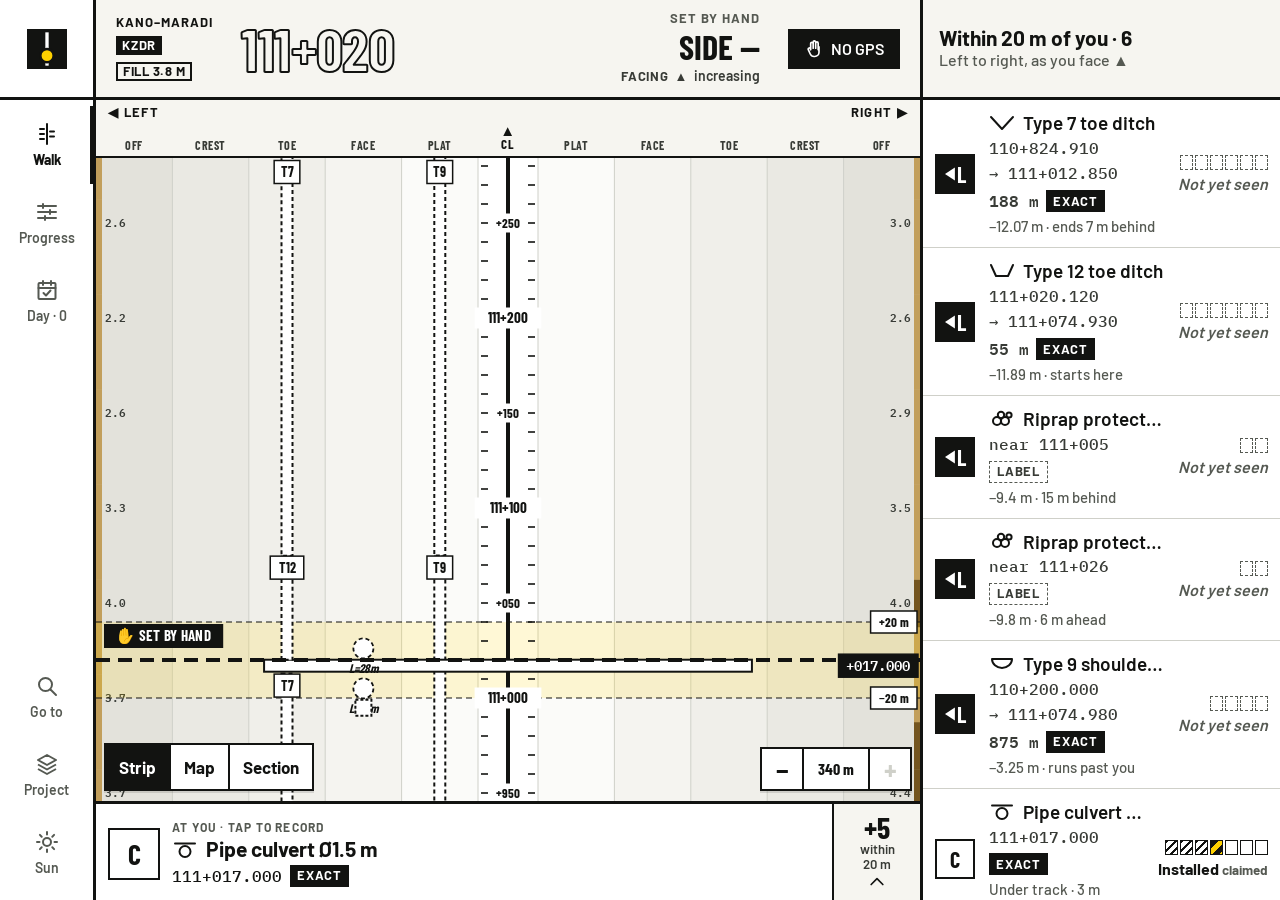
==== index.html @ bfe72ecd "Stations and yards on the strip and the map, like bridges (Phase 5b) Twelve stations (Dawanau to Jib" ====
<!DOCTYPE html>
<html lang="en">
<head>
  <meta charset="UTF-8">
  <meta name="viewport" content="width=device-width, initial-scale=1.0, viewport-fit=cover, user-scalable=no">
  <title>Drainage Inspector</title>
  <meta name="description" content="Kano–Maradi–Dutse railway drainage inspector: walk the line, record what is built.">
  <meta name="theme-color" content="#F6F5F0">
  <meta name="apple-mobile-web-app-capable" content="yes">
  <meta name="mobile-web-app-capable" content="yes">
  <link rel="manifest" href="manifest.json">
  <link rel="icon" href="data:image/svg+xml,<svg xmlns='http://www.w3.org/2000/svg' viewBox='0 0 24 24'><rect width='24' height='24' fill='%23121311'/><rect x='11' y='2' width='2' height='20' fill='%23fff'/><circle cx='12' cy='16' r='4' fill='%23FFD100' stroke='%23121311' stroke-width='1.5'/></svg>">
  <link rel="stylesheet" href="fonts.css">
  <link rel="stylesheet" href="lib/leaflet.css">
  <link rel="stylesheet" href="ui/app.css?v=20261112_1">
  <link rel="stylesheet" href="ui/desk.css?v=20260929_2">
  <script>
    // Pick the layout before first paint: phone, desk (rail + docked panel) or wide (strip beside the section).
    (function () { var w = window.innerWidth, c = document.documentElement.classList; if (w >= 960) c.add('desk'); if (w >= 1360) c.add('wide'); })();
  </script>
</head>
<body>
  <div id="app">
    <section class="screen" id="scr-walk">
      <header class="pos" id="posHead"></header>
      <!-- desk: the second pane (section or map beside the strip) and the docked list -->
      <div class="pane2 desk-only" id="pane2">
        <div class="pane2-h" id="pane2Head"><div class="seg2"><button data-act="pane" data-v="section">Section</button><button data-act="pane" data-v="map">Map</button></div></div>
        <div class="pane2-b" id="pane2Body"></div>
      </div>
      <aside class="dock desk-only" id="side"></aside>
      <div class="lanes-head" id="laneHead"></div>
      <div class="lanes-head hidden" id="cutHead" style="display:flex;justify-content:space-between;gap:8px;padding:14px 12px;font:700 13px/1 var(--f-sans);letter-spacing:0.06em;white-space:nowrap"></div>
      <div class="viewport" id="vp">
        <div id="stripHost" style="position:absolute;inset:0"></div>
        <div id="mapHost" class="hidden" style="position:absolute;inset:0"></div>
        <div id="cutHost" class="hidden scroll" style="position:absolute;inset:0;touch-action:pan-y"></div>
        <div class="seg3">
          <button data-act="mode" data-mode="strip">Strip</button>
          <button data-act="mode" data-mode="map">Map</button>
          <button data-act="mode" data-mode="section">Section</button>
        </div>
        <button class="recentre hidden" id="recentre" data-act="recentre">Back to me</button>
        <div class="zoom" id="zoomCtl" role="group" aria-label="Strip scale">
          <button data-act="zoom" data-d="1" aria-label="Zoom out" title="Zoom out (−)">−</button>
          <span id="zoomLbl" title="Length of line on screen"></span>
          <button data-act="zoom" data-d="-1" aria-label="Zoom in" title="Zoom in (+)">+</button>
        </div>
      </div>
      <div class="atyou" id="atyou"></div>
    </section>
    <section class="screen" id="scr-section"></section>
    <section class="screen" id="scr-day"></section>

    <nav class="nav">
      <div class="rail-mark desk-only" aria-hidden="true"><svg viewBox="0 0 24 24"><rect width="24" height="24" fill="#121311"/><rect x="11" y="2" width="2" height="20" fill="#fff"/><circle cx="12" cy="16" r="4" fill="#FFD100" stroke="#121311" stroke-width="1.5"/></svg></div>
      <button data-act="tab" data-tab="walk"><svg viewBox="0 0 24 24" fill="none" stroke="currentColor" stroke-width="2" stroke-linecap="round"><path d="M12 2 V22 M5 7 H9 M5 12 H9 M5 17 H9 M15 9.5 H19 M15 14.5 H19"/></svg>Walk</button>
      <button data-act="tab" data-tab="section"><svg viewBox="0 0 24 24" fill="none" stroke="currentColor" stroke-width="2" stroke-linecap="round"><path d="M3 6 H21 M3 12 H21 M3 18 H21 M8 4 V8 M15 10 V14 M10 16 V20"/></svg>Progress</button>
      <button data-act="tab" data-tab="day"><svg viewBox="0 0 24 24" fill="none" stroke="currentColor" stroke-width="2" stroke-linecap="round" stroke-linejoin="round"><rect x="3.5" y="5" width="17" height="16" rx="1"/><path d="M3.5 10 H20.5 M8 3 V7 M16 3 V7 M8.5 15 L11 17.5 L15.5 12.5"/></svg><span id="navDay">Day</span></button>
      <span class="rail-gap desk-only"></span>
      <button class="desk-only" data-act="keypad" title="Go to line + chainage (G)"><svg viewBox="0 0 24 24" fill="none" stroke="currentColor" stroke-width="2" stroke-linecap="round"><circle cx="10.5" cy="10.5" r="6.5"/><path d="M15.5 15.5 L21 21"/></svg>Go to</button>
      <button class="desk-only" data-act="project" title="Project, sub-sections, base data and settings"><svg viewBox="0 0 24 24" fill="none" stroke="currentColor" stroke-width="2" stroke-linejoin="round"><path d="M12 3 L21 8 L12 13 L3 8 Z M3 12.5 L12 17.5 L21 12.5 M3 17 L12 22 L21 17"/></svg>Project</button>
      <button class="desk-only" data-act="theme-toggle" id="railTheme" title="Sun or Office theme"></button>
    </nav>
    <div id="overlay"></div>
    <div id="toastHost"></div>
  </div>

  <!-- design data, bundled so the app starts with no signal -->
  <script src="data/bundle.js?v=20261007_1"></script>
  <script src="data/section01_bundle.js?v=20260930_1"></script>
  <script src="data/section04_bundle.js?v=20261013_1"></script>
  <script src="data/section05_bundle.js?v=20261013_1"></script>
  <script src="data/structures.js?v=20261113_1"></script>
  <script src="data/section02_bundle.js?v=20260929_2"></script>
  <!-- cloud sync of records (queues offline, sends when there is signal) -->
  <script src="config.js?v=20260915_1"></script>
  <script src="sync.js?v=20260915_1"></script>
  <script src="lib/leaflet.js"></script>

  <script src="ui/model.js?v=20261113_1"></script>
  <script src="ui/icons.js?v=20260929_2"></script>
  <script src="ui/strip.js?v=20261113_1"></script>
  <script src="ui/app.js?v=20261113_1"></script>
  <script src="ui/screens.js?v=20261113_1"></script>
  <script src="ui/base.js?v=20261112_1"></script>
  <script>window.DA.boot();</script>
</body>
</html>
---- fonts.css ----
/* Barlow */
@font-face {
  font-family: 'Barlow';
  font-style: normal;
  font-weight: 500;
  font-display: swap;
  src: url('fonts/barlow-500.woff2') format('woff2');
}

@font-face {
  font-family: 'Barlow';
  font-style: normal;
  font-weight: 600;
  font-display: swap;
  src: url('fonts/barlow-600.woff2') format('woff2');
}

@font-face {
  font-family: 'Barlow';
  font-style: normal;
  font-weight: 700;
  font-display: swap;
  src: url('fonts/barlow-700.woff2') format('woff2');
}

/* Barlow Condensed */
@font-face {
  font-family: 'Barlow Condensed';
  font-style: normal;
  font-weight: 700;
  font-display: swap;
  src: url('fonts/barlow-condensed-700.woff2') format('woff2');
}

/* IBM Plex Mono */
@font-face {
  font-family: 'IBM Plex Mono';
  font-style: normal;
  font-weight: 500;
  font-display: swap;
  src: url('fonts/ibm-plex-mono-500.woff2') format('woff2');
}

@font-face {
  font-family: 'IBM Plex Mono';
  font-style: normal;
  font-weight: 600;
  font-display: swap;
  src: url('fonts/ibm-plex-mono-600.woff2') format('woff2');
}
---- lib/leaflet.css ----
/* required styles */

.leaflet-pane,
.leaflet-tile,
.leaflet-marker-icon,
.leaflet-marker-shadow,
.leaflet-tile-container,
.leaflet-pane > svg,
.leaflet-pane > canvas,
.leaflet-zoom-box,
.leaflet-image-layer,
.leaflet-layer {
	position: absolute;
	left: 0;
	top: 0;
	}
.leaflet-container {
	overflow: hidden;
	}
.leaflet-tile,
.leaflet-marker-icon,
.leaflet-marker-shadow {
	-webkit-user-select: none;
	   -moz-user-select: none;
	        user-select: none;
	  -webkit-user-drag: none;
	}
/* Prevents IE11 from highlighting tiles in blue */
.leaflet-tile::selection {
	background: transparent;
}
/* Safari renders non-retina tile on retina better with this, but Chrome is worse */
.leaflet-safari .leaflet-tile {
	image-rendering: -webkit-optimize-contrast;
	}
/* hack that prevents hw layers "stretching" when loading new tiles */
.leaflet-safari .leaflet-tile-container {
	width: 1600px;
	height: 1600px;
	-webkit-transform-origin: 0 0;
	}
.leaflet-marker-icon,
.leaflet-marker-shadow {
	display: block;
	}
/* .leaflet-container svg: reset svg max-width decleration shipped in Joomla! (joomla.org) 3.x */
/* .leaflet-container img: map is broken in FF if you have max-width: 100% on tiles */
.leaflet-container .leaflet-overlay-pane svg {
	max-width: none !important;
	max-height: none !important;
	}
.leaflet-container .leaflet-marker-pane img,
.leaflet-container .leaflet-shadow-pane img,
.leaflet-container .leaflet-tile-pane img,
.leaflet-container img.leaflet-image-layer,
.leaflet-container .leaflet-tile {
	max-width: none !important;
	max-height: none !important;
	width: auto;
	padding: 0;
	}

.leaflet-container img.leaflet-tile {
	/* See: https://bugs.chromium.org/p/chromium/issues/detail?id=600120 */
	mix-blend-mode: plus-lighter;
}

.leaflet-container.leaflet-touch-zoom {
	-ms-touch-action: pan-x pan-y;
	touch-action: pan-x pan-y;
	}
.leaflet-container.leaflet-touch-drag {
	-ms-touch-action: pinch-zoom;
	/* Fallback for FF which doesn't support pinch-zoom */
	touch-action: none;
	touch-action: pinch-zoom;
}
.leaflet-container.leaflet-touch-drag.leaflet-touch-zoom {
	-ms-touch-action: none;
	touch-action: none;
}
.leaflet-container {
	-webkit-tap-highlight-color: transparent;
}
.leaflet-container a {
	-webkit-tap-highlight-color: rgba(51, 181, 229, 0.4);
}
.leaflet-tile {
	filter: inherit;
	visibility: hidden;
	}
.leaflet-tile-loaded {
	visibility: inherit;
	}
.leaflet-zoom-box {
	width: 0;
	height: 0;
	-moz-box-sizing: border-box;
	     box-sizing: border-box;
	z-index: 800;
	}
/* workaround for https://bugzilla.mozilla.org/show_bug.cgi?id=888319 */
.leaflet-overlay-pane svg {
	-moz-user-select: none;
	}

.leaflet-pane         { z-index: 400; }

.leaflet-tile-pane    { z-index: 200; }
.leaflet-overlay-pane { z-index: 400; }
.leaflet-shadow-pane  { z-index: 500; }
.leaflet-marker-pane  { z-index: 600; }
.leaflet-tooltip-pane   { z-index: 650; }
.leaflet-popup-pane   { z-index: 700; }

.leaflet-map-pane canvas { z-index: 100; }
.leaflet-map-pane svg    { z-index: 200; }

.leaflet-vml-shape {
	width: 1px;
	height: 1px;
	}
.lvml {
	behavior: url(#default#VML);
	display: inline-block;
	position: absolute;
	}


/* control positioning */

.leaflet-control {
	position: relative;
	z-index: 800;
	pointer-events: visiblePainted; /* IE 9-10 doesn't have auto */
	pointer-events: auto;
	}
.leaflet-top,
.leaflet-bottom {
	position: absolute;
	z-index: 1000;
	pointer-events: none;
	}
.leaflet-top {
	top: 0;
	}
.leaflet-right {
	right: 0;
	}
.leaflet-bottom {
	bottom: 0;
	}
.leaflet-left {
	left: 0;
	}
.leaflet-control {
	float: left;
	clear: both;
	}
.leaflet-right .leaflet-control {
	float: right;
	}
.leaflet-top .leaflet-control {
	margin-top: 10px;
	}
.leaflet-bottom .leaflet-control {
	margin-bottom: 10px;
	}
.leaflet-left .leaflet-control {
	margin-left: 10px;
	}
.leaflet-right .leaflet-control {
	margin-right: 10px;
	}


/* zoom and fade animations */

.leaflet-fade-anim .leaflet-popup {
	opacity: 0;
	-webkit-transition: opacity 0.2s linear;
	   -moz-transition: opacity 0.2s linear;
	        transition: opacity 0.2s linear;
	}
.leaflet-fade-anim .leaflet-map-pane .leaflet-popup {
	opacity: 1;
	}
.leaflet-zoom-animated {
	-webkit-transform-origin: 0 0;
	    -ms-transform-origin: 0 0;
	        transform-origin: 0 0;
	}
svg.leaflet-zoom-animated {
	will-change: transform;
}

.leaflet-zoom-anim .leaflet-zoom-animated {
	-webkit-transition: -webkit-transform 0.25s cubic-bezier(0,0,0.25,1);
	   -moz-transition:    -moz-transform 0.25s cubic-bezier(0,0,0.25,1);
	        transition:         transform 0.25s cubic-bezier(0,0,0.25,1);
	}
.leaflet-zoom-anim .leaflet-tile,
.leaflet-pan-anim .leaflet-tile {
	-webkit-transition: none;
	   -moz-transition: none;
	        transition: none;
	}

.leaflet-zoom-anim .leaflet-zoom-hide {
	visibility: hidden;
	}


/* cursors */

.leaflet-interactive {
	cursor: pointer;
	}
.leaflet-grab {
	cursor: -webkit-grab;
	cursor:    -moz-grab;
	cursor:         grab;
	}
.leaflet-crosshair,
.leaflet-crosshair .leaflet-interactive {
	cursor: crosshair;
	}
.leaflet-popup-pane,
.leaflet-control {
	cursor: auto;
	}
.leaflet-dragging .leaflet-grab,
.leaflet-dragging .leaflet-grab .leaflet-interactive,
.leaflet-dragging .leaflet-marker-draggable {
	cursor: move;
	cursor: -webkit-grabbing;
	cursor:    -moz-grabbing;
	cursor:         grabbing;
	}

/* marker & overlays interactivity */
.leaflet-marker-icon,
.leaflet-marker-shadow,
.leaflet-image-layer,
.leaflet-pane > svg path,
.leaflet-tile-container {
	pointer-events: none;
	}

.leaflet-marker-icon.leaflet-interactive,
.leaflet-image-layer.leaflet-interactive,
.leaflet-pane > svg path.leaflet-interactive,
svg.leaflet-image-layer.leaflet-interactive path {
	pointer-events: visiblePainted; /* IE 9-10 doesn't have auto */
	pointer-events: auto;
	}

/* visual tweaks */

.leaflet-container {
	background: #ddd;
	outline-offset: 1px;
	}
.leaflet-container a {
	color: #0078A8;
	}
.leaflet-zoom-box {
	border: 2px dotted #38f;
	background: rgba(255,255,255,0.5);
	}


/* general typography */
.leaflet-container {
	font-family: "Helvetica Neue", Arial, Helvetica, sans-serif;
	font-size: 12px;
	font-size: 0.75rem;
	line-height: 1.5;
	}


/* general toolbar styles */

.leaflet-bar {
	box-shadow: 0 1px 5px rgba(0,0,0,0.65);
	border-radius: 4px;
	}
.leaflet-bar a {
	background-color: #fff;
	border-bottom: 1px solid #ccc;
	width: 26px;
	height: 26px;
	line-height: 26px;
	display: block;
	text-align: center;
	text-decoration: none;
	color: black;
	}
.leaflet-bar a,
.leaflet-control-layers-toggle {
	background-position: 50% 50%;
	background-repeat: no-repeat;
	display: block;
	}
.leaflet-bar a:hover,
.leaflet-bar a:focus {
	background-color: #f4f4f4;
	}
.leaflet-bar a:first-child {
	border-top-left-radius: 4px;
	border-top-right-radius: 4px;
	}
.leaflet-bar a:last-child {
	border-bottom-left-radius: 4px;
	border-bottom-right-radius: 4px;
	border-bottom: none;
	}
.leaflet-bar a.leaflet-disabled {
	cursor: default;
	background-color: #f4f4f4;
	color: #bbb;
	}

.leaflet-touch .leaflet-bar a {
	width: 30px;
	height: 30px;
	line-height: 30px;
	}
.leaflet-touch .leaflet-bar a:first-child {
	border-top-left-radius: 2px;
	border-top-right-radius: 2px;
	}
.leaflet-touch .leaflet-bar a:last-child {
	border-bottom-left-radius: 2px;
	border-bottom-right-radius: 2px;
	}

/* zoom control */

.leaflet-control-zoom-in,
.leaflet-control-zoom-out {
	font: bold 18px 'Lucida Console', Monaco, monospace;
	text-indent: 1px;
	}

.leaflet-touch .leaflet-control-zoom-in, .leaflet-touch .leaflet-control-zoom-out  {
	font-size: 22px;
	}


/* layers control */

.leaflet-control-layers {
	box-shadow: 0 1px 5px rgba(0,0,0,0.4);
	background: #fff;
	border-radius: 5px;
	}
.leaflet-control-layers-toggle {
	background-image: url(images/layers.png);
	width: 36px;
	height: 36px;
	}
.leaflet-retina .leaflet-control-layers-toggle {
	background-image: url(images/layers-2x.png);
	background-size: 26px 26px;
	}
.leaflet-touch .leaflet-control-layers-toggle {
	width: 44px;
	height: 44px;
	}
.leaflet-control-layers .leaflet-control-layers-list,
.leaflet-control-layers-expanded .leaflet-control-layers-toggle {
	display: none;
	}
.leaflet-control-layers-expanded .leaflet-control-layers-list {
	display: block;
	position: relative;
	}
.leaflet-control-layers-expanded {
	padding: 6px 10px 6px 6px;
	color: #333;
	background: #fff;
	}
.leaflet-control-layers-scrollbar {
	overflow-y: scroll;
	overflow-x: hidden;
	padding-right: 5px;
	}
.leaflet-control-layers-selector {
	margin-top: 2px;
	position: relative;
	top: 1px;
	}
.leaflet-control-layers label {
	display: block;
	font-size: 13px;
	font-size: 1.08333em;
	}
.leaflet-control-layers-separator {
	height: 0;
	border-top: 1px solid #ddd;
	margin: 5px -10px 5px -6px;
	}

/* Default icon URLs */
.leaflet-default-icon-path { /* used only in path-guessing heuristic, see L.Icon.Default */
	background-image: url(images/marker-icon.png);
	}


/* attribution and scale controls */

.leaflet-container .leaflet-control-attribution {
	background: #fff;
	background: rgba(255, 255, 255, 0.8);
	margin: 0;
	}
.leaflet-control-attribution,
.leaflet-control-scale-line {
	padding: 0 5px;
	color: #333;
	line-height: 1.4;
	}
.leaflet-control-attribution a {
	text-decoration: none;
	}
.leaflet-control-attribution a:hover,
.leaflet-control-attribution a:focus {
	text-decoration: underline;
	}
.leaflet-attribution-flag {
	display: inline !important;
	vertical-align: baseline !important;
	width: 1em;
	height: 0.6669em;
	}
.leaflet-left .leaflet-control-scale {
	margin-left: 5px;
	}
.leaflet-bottom .leaflet-control-scale {
	margin-bottom: 5px;
	}
.leaflet-control-scale-line {
	border: 2px solid #777;
	border-top: none;
	line-height: 1.1;
	padding: 2px 5px 1px;
	white-space: nowrap;
	-moz-box-sizing: border-box;
	     box-sizing: border-box;
	background: rgba(255, 255, 255, 0.8);
	text-shadow: 1px 1px #fff;
	}
.leaflet-control-scale-line:not(:first-child) {
	border-top: 2px solid #777;
	border-bottom: none;
	margin-top: -2px;
	}
.leaflet-control-scale-line:not(:first-child):not(:last-child) {
	border-bottom: 2px solid #777;
	}

.leaflet-touch .leaflet-control-attribution,
.leaflet-touch .leaflet-control-layers,
.leaflet-touch .leaflet-bar {
	box-shadow: none;
	}
.leaflet-touch .leaflet-control-layers,
.leaflet-touch .leaflet-bar {
	border: 2px solid rgba(0,0,0,0.2);
	background-clip: padding-box;
	}


/* popup */

.leaflet-popup {
	position: absolute;
	text-align: center;
	margin-bottom: 20px;
	}
.leaflet-popup-content-wrapper {
	padding: 1px;
	text-align: left;
	border-radius: 12px;
	}
.leaflet-popup-content {
	margin: 13px 24px 13px 20px;
	line-height: 1.3;
	font-size: 13px;
	font-size: 1.08333em;
	min-height: 1px;
	}
.leaflet-popup-content p {
	margin: 17px 0;
	margin: 1.3em 0;
	}
.leaflet-popup-tip-container {
	width: 40px;
	height: 20px;
	position: absolute;
	left: 50%;
	margin-top: -1px;
	margin-left: -20px;
	overflow: hidden;
	pointer-events: none;
	}
.leaflet-popup-tip {
	width: 17px;
	height: 17px;
	padding: 1px;

	margin: -10px auto 0;
	pointer-events: auto;

	-webkit-transform: rotate(45deg);
	   -moz-transform: rotate(45deg);
	    -ms-transform: rotate(45deg);
	        transform: rotate(45deg);
	}
.leaflet-popup-content-wrapper,
.leaflet-popup-tip {
	background: white;
	color: #333;
	box-shadow: 0 3px 14px rgba(0,0,0,0.4);
	}
.leaflet-container a.leaflet-popup-close-button {
	position: absolute;
	top: 0;
	right: 0;
	border: none;
	text-align: center;
	width: 24px;
	height: 24px;
	font: 16px/24px Tahoma, Verdana, sans-serif;
	color: #757575;
	text-decoration: none;
	background: transparent;
	}
.leaflet-container a.leaflet-popup-close-button:hover,
.leaflet-container a.leaflet-popup-close-button:focus {
	color: #585858;
	}
.leaflet-popup-scrolled {
	overflow: auto;
	}

.leaflet-oldie .leaflet-popup-content-wrapper {
	-ms-zoom: 1;
	}
.leaflet-oldie .leaflet-popup-tip {
	width: 24px;
	margin: 0 auto;

	-ms-filter: "progid:DXImageTransform.Microsoft.Matrix(M11=0.70710678, M12=0.70710678, M21=-0.70710678, M22=0.70710678)";
	filter: progid:DXImageTransform.Microsoft.Matrix(M11=0.70710678, M12=0.70710678, M21=-0.70710678, M22=0.70710678);
	}

.leaflet-oldie .leaflet-control-zoom,
.leaflet-oldie .leaflet-control-layers,
.leaflet-oldie .leaflet-popup-content-wrapper,
.leaflet-oldie .leaflet-popup-tip {
	border: 1px solid #999;
	}


/* div icon */

.leaflet-div-icon {
	background: #fff;
	border: 1px solid #666;
	}


/* Tooltip */
/* Base styles for the element that has a tooltip */
.leaflet-tooltip {
	position: absolute;
	padding: 6px;
	background-color: #fff;
	border: 1px solid #fff;
	border-radius: 3px;
	color: #222;
	white-space: nowrap;
	-webkit-user-select: none;
	-moz-user-select: none;
	-ms-user-select: none;
	user-select: none;
	pointer-events: none;
	box-shadow: 0 1px 3px rgba(0,0,0,0.4);
	}
.leaflet-tooltip.leaflet-interactive {
	cursor: pointer;
	pointer-events: auto;
	}
.leaflet-tooltip-top:before,
.leaflet-tooltip-bottom:before,
.leaflet-tooltip-left:before,
.leaflet-tooltip-right:before {
	position: absolute;
	pointer-events: none;
	border: 6px solid transparent;
	background: transparent;
	content: "";
	}

/* Directions */

.leaflet-tooltip-bottom {
	margin-top: 6px;
}
.leaflet-tooltip-top {
	margin-top: -6px;
}
.leaflet-tooltip-bottom:before,
.leaflet-tooltip-top:before {
	left: 50%;
	margin-left: -6px;
	}
.leaflet-tooltip-top:before {
	bottom: 0;
	margin-bottom: -12px;
	border-top-color: #fff;
	}
.leaflet-tooltip-bottom:before {
	top: 0;
	margin-top: -12px;
	margin-left: -6px;
	border-bottom-color: #fff;
	}
.leaflet-tooltip-left {
	margin-left: -6px;
}
.leaflet-tooltip-right {
	margin-left: 6px;
}
.leaflet-tooltip-left:before,
.leaflet-tooltip-right:before {
	top: 50%;
	margin-top: -6px;
	}
.leaflet-tooltip-left:before {
	right: 0;
	margin-right: -12px;
	border-left-color: #fff;
	}
.leaflet-tooltip-right:before {
	left: 0;
	margin-left: -12px;
	border-right-color: #fff;
	}

/* Printing */

@media print {
	/* Prevent printers from removing background-images of controls. */
	.leaflet-control {
		-webkit-print-color-adjust: exact;
		print-color-adjust: exact;
		}
	}
---- ui/app.css ----
/* Drainage Inspector — "Survey signage"
   Ink on paper for full sun. One hi-vis yellow for "you, now", one red for
   "wrong", revision blue only for design changes. */

:root {
  --paper: #F6F5F0;
  --surface: #FFFFFF;
  --ink: #121311;
  --ink-2: #383B36;
  --ink-3: #555952;
  --rule: #CFD0C9;
  --hivis: #FFD100;
  --hivis-soft: rgba(255, 209, 0, 0.22);
  --hivis-band: rgba(255, 209, 0, 0.16);
  --on-hivis: #121311;
  --defect: #B3141A;
  --defect-bg: #FCEBEA;
  --rev: #1446A0;
  --rev-bg: #E8EEF9;
  --on-ink: #FFFFFF;
  --lane-off: #E3E2DB;
  --lane-crest: #EAE9E3;
  --lane-toe: #F0EFEA;
  --lane-face: #F5F4F0;
  --lane-plat: #FBFBF9;
  --lane-spine: #FFFFFF;
  --scrim: rgba(18, 19, 17, 0.45);
  --part: #8C8E86;
  /* embankment height bands on the strip: below the Type 9 threshold, up to 4 m, 4 m and over */
  --fill-lo: #E4DAC2;
  --fill-mid: #C29F5C;
  --fill-hi: #74551F;
  /* reference structures (bridges, road crossings): drawn for finding your way, not inspected */
  --ref: #4F6272;
  --ref-bg: rgba(79, 98, 114, 0.13);
  --hatch: repeating-linear-gradient(135deg, var(--ink) 0 2px, transparent 2px 6px);
  --hazard: repeating-linear-gradient(135deg, var(--ink) 0 5px, var(--hivis) 5px 10px);
  --none-design: repeating-linear-gradient(135deg, #9A9C94 0 1.5px, transparent 1.5px 8px);
  --no-data: repeating-linear-gradient(90deg, #BDBFB7 0 2px, transparent 2px 6px);
  --f-cond: 'Barlow Condensed', 'Arial Narrow', sans-serif;
  --f-sans: 'Barlow', 'Segoe UI', Roboto, sans-serif;
  --f-mono: 'IBM Plex Mono', ui-monospace, Menlo, Consolas, monospace;
  --nav-h: 68px;
  --safe-b: env(safe-area-inset-bottom, 0px);
  color-scheme: light;
}

:root[data-theme="office"] {
  --paper: #151614;
  --surface: #1F201E;
  --ink: #F2F1EC;
  --ink-2: #C9CAC3;
  --ink-3: #9A9C94;
  --rule: #3A3C38;
  --hivis-soft: rgba(255, 209, 0, 0.18);
  --hivis-band: rgba(255, 209, 0, 0.12);
  --defect: #FF6B61;
  --defect-bg: #3A1917;
  --rev: #7EA6E8;
  --rev-bg: #18243A;
  --on-ink: #151614;
  --lane-off: #1A1B19;
  --lane-crest: #1D1E1C;
  --lane-toe: #20211F;
  --lane-face: #232422;
  --lane-plat: #262725;
  --lane-spine: #2A2B29;
  --scrim: rgba(0, 0, 0, 0.6);
  --part: #6F716A;
  --fill-lo: #3A3428;
  --fill-mid: #8A6E3A;
  --fill-hi: #D9B46A;
  --ref: #9DB3C6;
  --ref-bg: rgba(157, 179, 198, 0.14);
  color-scheme: dark;
}

* { box-sizing: border-box; }
html, body { margin: 0; height: 100%; }
body {
  background: var(--paper);
  color: var(--ink);
  font: 500 16px/1.4 var(--f-sans);
  -webkit-font-smoothing: antialiased;
  -webkit-tap-highlight-color: transparent;
  overscroll-behavior: none;
  font-variant-numeric: tabular-nums;
}
button { font: inherit; color: inherit; background: none; border: 0; padding: 0; cursor: pointer; }
input, textarea, select { font: inherit; color: var(--ink); }
svg { display: block; }
.mono { font-family: var(--f-mono); }
.cond { font-family: var(--f-cond); }
.muted { color: var(--ink-3); }
.hidden { display: none !important; }

/* ------------------------------------------------------------ app frame */
#app {
  position: fixed; inset: 0;
  display: flex; flex-direction: column;
  max-width: 560px; margin: 0 auto;
  background: var(--paper);
  overflow: hidden;
}
@media (min-width: 561px) {
  body { background: #D9D8D1; }
  :root[data-theme="office"] body { background: #0C0D0C; }
  #app { border-left: 1px solid var(--rule); border-right: 1px solid var(--rule); }
}
.screen { flex: 1; min-height: 0; display: none; flex-direction: column; position: relative; }
.screen.on { display: flex; }
.scroll { flex: 1; min-height: 0; overflow-y: auto; -webkit-overflow-scrolling: touch; }

/* ---------------------------------------------------- position header */
.pos {
  flex: none;
  padding: 10px 16px 8px;
  border-bottom: 3px solid var(--ink);
  background: var(--paper);
  display: grid;
  grid-template-columns: 1fr auto;
  grid-template-rows: auto auto;
  column-gap: 8px;
}
.pos-line { display: flex; align-items: center; gap: 8px; font: 700 13px/1 var(--f-sans); letter-spacing: 0.08em; text-transform: uppercase; min-width: 0; }
.chip-sub { background: var(--ink); color: var(--on-ink); padding: 3px 6px; letter-spacing: 0.06em; }
.chip-fill { border: 2px solid var(--ink); padding: 1px 5px; letter-spacing: 0.04em; white-space: nowrap; }
.chip-fill.t9 { border-color: var(--defect); color: var(--defect); }
.chip-ref { background: var(--ref); color: var(--on-ink); padding: 3px 6px; letter-spacing: 0.04em; white-space: nowrap; overflow: hidden; text-overflow: ellipsis; max-width: 130px; }
.gps {
  justify-self: end;
  display: inline-flex; align-items: center; gap: 7px;
  height: 30px; padding: 0 10px;
  border: 2px solid var(--ink);
  font: 600 15px/1 var(--f-sans);
  white-space: nowrap;
}
.gps.poor { background: var(--hivis); border-color: var(--hivis); color: var(--on-hivis); }
.gps.none { background: var(--ink); border-color: var(--ink); color: var(--on-ink); }
.gps.anchor { background: var(--ink); border-color: var(--ink); color: var(--on-ink); }
.pos-ch {
  font: 700 62px/0.95 var(--f-cond);
  letter-spacing: -0.01em;
  margin-top: 8px;
  white-space: nowrap;
  align-self: end;
}
.pos-ch .approx { font-size: 0.8em; margin-right: 2px; }
.pos-ch.hand { color: transparent; -webkit-text-stroke: 2px var(--ink); }
.pos-you { text-align: right; align-self: end; justify-self: end; padding-bottom: 2px; }
.pos-you .lbl { font: 700 13px/1 var(--f-sans); letter-spacing: 0.08em; color: var(--ink-3); text-transform: uppercase; }
.pos-you .side { font: 700 34px/1.05 var(--f-cond); margin: 4px 0 4px; white-space: nowrap; }
.pos-you .facing { font: 700 13px/1 var(--f-sans); letter-spacing: 0.06em; color: var(--ink-2); white-space: nowrap; }
.pos-you .facing b { font-weight: 600; letter-spacing: 0; text-transform: none; font-size: 14px; }
.pos-you .facing .tri { display: inline-block; margin: 0 2px; }
.pos button.tap { text-align: inherit; }
.pos .pos-you.tap { text-align: right; }
.pos .pos-ch.tap { text-align: left; }
@media (max-width: 370px) {
  .pos-ch { font-size: 52px; }
  .pos-you .side { font-size: 28px; }
}

/* -------------------------------------------------------- lane header */
.lanes-head {
  flex: none;
  display: grid;
  border-bottom: 2px solid var(--ink);
  background: var(--paper);
  padding: 6px 0 5px;
  font: 700 12px/1 var(--f-cond);
  letter-spacing: 0.04em;
}
.lanes-head .sides { display: flex; justify-content: space-between; padding: 0 12px 4px; font: 700 13px/1 var(--f-sans); letter-spacing: 0.1em; }
.lanes-head .names { display: flex; align-items: end; }
.lanes-head .names span { text-align: center; color: var(--ink-2); }
.lanes-head .names .cl { font-size: 13px; color: var(--ink); }

/* -------------------------------------------------------------- strip */
.viewport { flex: 1; min-height: 0; position: relative; overflow: hidden; background: var(--paper); touch-action: none; }
.viewport > svg { position: absolute; inset: 0; width: 100%; height: 100%; }
.seg3 {
  position: absolute; left: 8px; bottom: 10px; z-index: 5;
  display: flex; border: 2px solid var(--ink); background: var(--surface);
  box-shadow: 0 2px 0 rgba(0,0,0,0.12);
}
.seg3 button { height: 44px; padding: 0 13px; font: 700 17px/1 var(--f-sans); border-right: 2px solid var(--ink); }
.seg3 button:last-child { border-right: 0; }
.seg3 button.on { background: var(--ink); color: var(--on-ink); }
/* strip scale: − | length on screen | +  (fixed steps, not a continuous zoom) */
.zoom {
  position: absolute; right: 8px; bottom: 10px; z-index: 5;
  display: flex; align-items: stretch; height: 44px;
  border: 2px solid var(--ink); background: var(--surface);
  box-shadow: 0 2px 0 rgba(0,0,0,0.12);
}
.zoom button { width: 42px; font: 700 26px/1 var(--f-sans); display: flex; align-items: center; justify-content: center; }
.zoom button:first-child { border-right: 2px solid var(--ink); }
.zoom button:last-child { border-left: 2px solid var(--ink); }
.zoom button:disabled { color: var(--rule); cursor: default; }
.zoom span { min-width: 64px; padding: 0 6px; display: flex; align-items: center; justify-content: center; font: 700 16px/1 var(--f-cond); white-space: nowrap; }
/* zoomed out: say so, in ink, so the scale is never mistaken for the walking one */
.zoom.out span { background: var(--ink); color: var(--on-ink); }
.recentre {
  position: absolute; right: 8px; bottom: 62px; z-index: 5;
  height: 44px; padding: 0 12px; border: 2px solid var(--ink); background: var(--hivis); color: var(--on-hivis);
  font: 700 15px/1 var(--f-sans); display: flex; align-items: center; gap: 6px;
}

/* ---------------------------------------------------------- at-you bar */
.atyou {
  flex: none; position: relative;
  display: grid; grid-template-columns: 1fr auto;
  border-top: 3px solid var(--ink);
  background: var(--surface);
  min-height: 72px;
}
.atyou::before {
  content: ''; position: absolute; top: 5px; left: 50%; width: 48px; height: 5px; margin-left: -24px;
  background: var(--ink-3); border-radius: 3px; opacity: 0.8;
}
.atyou .main { display: flex; align-items: center; gap: 12px; padding: 14px 10px 10px 12px; text-align: left; min-width: 0; }
.atyou .main .txt { min-width: 0; }
.atyou .kick { font: 700 12px/1 var(--f-sans); letter-spacing: 0.1em; color: var(--ink-3); text-transform: uppercase; }
.atyou .name { display: flex; align-items: center; gap: 8px; font: 700 21px/1.15 var(--f-sans); margin: 4px 0 3px; white-space: nowrap; overflow: hidden; text-overflow: ellipsis; }
.atyou .name span { overflow: hidden; text-overflow: ellipsis; }
.atyou .where { display: flex; align-items: center; gap: 8px; font: 500 16px/1 var(--f-mono); white-space: nowrap; }
.atyou .more { width: 88px; border-left: 2px solid var(--ink); display: flex; flex-direction: column; align-items: center; justify-content: center; padding: 8px 4px; background: var(--paper); }
.atyou .more .n { font: 700 30px/1 var(--f-cond); }
.atyou .more .w { font: 600 13px/1.15 var(--f-sans); text-align: center; color: var(--ink-2); }
.atyou.poor { background: var(--hivis); color: var(--on-hivis); }
.atyou.poor .main .kick, .atyou.poor .where { color: var(--on-hivis); }
.atyou.poor .more { background: var(--surface); color: var(--ink); width: 132px; }
.atyou.poor .poor-t { font: 700 20px/1.2 var(--f-sans); }
.atyou.poor .poor-s { font: 500 15px/1.3 var(--f-sans); margin-top: 3px; }
.atyou.rev { background: var(--rev-bg); border-top-color: var(--rev); }
.atyou.rev .more { background: var(--rev-bg); color: var(--rev); border-left-color: var(--rev); width: 104px; }
.atyou.absent .more { width: 108px; }
.atyou .progress { position: absolute; left: 0; bottom: -3px; height: 3px; background: var(--ink); }

/* ----------------------------------------------------------- bottom nav */
.nav {
  flex: none; display: grid; grid-template-columns: 1fr 1fr 1.35fr;
  height: calc(var(--nav-h) + var(--safe-b)); padding-bottom: var(--safe-b);
  border-top: 3px solid var(--ink); background: var(--surface);
}
.nav button { display: flex; flex-direction: column; align-items: center; justify-content: center; gap: 4px; color: var(--ink-3); font: 600 15px/1 var(--f-sans); position: relative; }
.nav button svg { width: 24px; height: 24px; }
.nav button.on { color: var(--ink); font-weight: 700; }
.nav button.on::before { content: ''; position: absolute; top: -3px; left: 0; right: 0; height: 5px; background: var(--ink); }

/* ---------------------------------------------------------- chips etc. */
.chip { display: inline-flex; align-items: center; height: 22px; padding: 0 7px; font: 700 13px/1 var(--f-sans); letter-spacing: 0.06em; text-transform: uppercase; white-space: nowrap; flex: none; }
.chip.exact { background: var(--ink); color: var(--on-ink); }
.chip.derived { border: 1.5px dotted var(--ink); text-transform: none; letter-spacing: 0; }
.chip.label { border: 1.5px dashed var(--ink-3); color: var(--ink-2); }
.chip.measured { background: var(--hivis); color: var(--on-hivis); border: 1.5px solid var(--ink); }
.chip.seen { background: var(--hivis); color: var(--on-hivis); border: 2px solid var(--ink); height: 26px; }
.chip.claim { border: 2px solid var(--ink); height: 26px; }
.chip.approved { background: var(--ink); color: var(--on-ink); height: 26px; padding: 0 10px; }
.chip.rejected { border: 2px solid var(--defect); color: var(--defect); height: 26px; padding: 0 10px; }
.chip.comments { border: 2px solid var(--ink); height: 26px; padding: 0 10px; }
.chip.pending { border: 2px dashed var(--ink-2); height: 26px; padding: 0 10px; }
.chip.rev { background: var(--rev); color: #fff; }
.chip.defect { background: var(--defect); color: #fff; }
.chip.lvl { border: 2px solid var(--ink); height: 26px; }

.badge {
  flex: none; width: 40px; height: 40px;
  display: flex; align-items: center; justify-content: center;
  font: 700 22px/1 var(--f-cond);
  background: var(--ink); color: var(--on-ink);
}
.badge.c { background: transparent; color: var(--ink); border: 2.5px solid var(--ink); }
.badge.lg { width: 52px; height: 52px; font-size: 28px; }
.badge.xl { width: 52px; height: 52px; font-size: 30px; }
.badge svg { width: 11px; height: 14px; }
.badge .arr { display: flex; align-items: center; gap: 1px; }
.ticon { flex: none; width: 26px; height: 18px; color: var(--ink); }

.lbl-caps { font: 700 13px/1 var(--f-sans); letter-spacing: 0.08em; text-transform: uppercase; color: var(--ink-2); }
.section-h { display: flex; align-items: center; justify-content: space-between; padding: 22px 16px 12px; }

/* stage meter */
.meter { display: flex; gap: 3px; }
.meter i { width: 18px; height: 16px; border: 1.5px solid var(--ink); display: block; }
.meter i.s { background: var(--ink); }
.meter i.h { background: var(--hatch); }
.meter i.z { background: var(--hazard); }
.meter i.n { border-style: dashed; border-color: var(--ink-3); }
.meter.lg { gap: 6px; }
.meter.lg i { flex: 1; width: auto; height: 38px; border-width: 2px; }
.meter.md i { width: 22px; height: 18px; }

/* ------------------------------------------------------------- buttons */
.btn { display: flex; align-items: center; justify-content: center; gap: 10px; min-height: 56px; padding: 0 16px; border: 2.5px solid var(--ink); background: var(--surface); font: 700 20px/1.1 var(--f-sans); width: 100%; }
.btn svg { width: 24px; height: 24px; }
.btn.primary { min-height: 72px; background: var(--ink); color: var(--on-ink); font: 700 clamp(24px, 7.4vw, 30px)/1 var(--f-cond); white-space: nowrap; justify-content: space-between; padding: 0 28px 0 28px; }
.btn.primary.center { justify-content: center; }
.btn.defect { color: var(--defect); border-color: var(--defect); }
.btn.defect-solid { background: var(--defect); border-color: var(--defect); color: #fff; min-height: 72px; font: 700 30px/1 var(--f-cond); }
.btn.rev { background: var(--rev); border-color: var(--rev); color: #fff; min-height: 72px; font: 700 30px/1 var(--f-cond); }
.btn.ghost { border-style: dashed; }
.btn.hivis { background: var(--hivis); color: var(--on-hivis); }
.btn:disabled { opacity: 0.4; }
.row-btns { display: grid; grid-template-columns: 1fr 1fr 1fr; gap: 8px; }
.row-btns.two { grid-template-columns: 1fr 1fr; }
.row-btns .btn { padding: 0 6px; gap: 6px; min-width: 0; font-size: 18px; }

/* ------------------------------------------------------------- sheets */
/* Each overlay is its own layer, so whatever opened last is on top. */
.ov { position: absolute; inset: 0; z-index: 20; pointer-events: none; }
.ov > * { pointer-events: auto; }
.scrim { position: absolute; inset: 0; background: var(--scrim); z-index: 20; }
.sheet {
  position: absolute; left: 0; right: 0; bottom: 0; z-index: 21;
  background: var(--paper); border-top: 3px solid var(--ink);
  max-height: 78%; display: flex; flex-direction: column;
  animation: up 0.18s ease-out;
}
.sheet.tall { max-height: 88%; }
.sheet.rev { border-top-color: var(--rev); }
.sheet .grab { flex: none; height: 22px; display: flex; justify-content: center; align-items: center; }
.sheet .grab::after { content: ''; width: 48px; height: 5px; border-radius: 3px; background: var(--ink-3); }
.sheet .body { overflow-y: auto; padding: 0 16px 16px; }
@keyframes up { from { transform: translateY(40px); opacity: 0.4; } to { transform: none; opacity: 1; } }

.full { position: absolute; inset: 0; z-index: 30; background: var(--paper); display: flex; flex-direction: column; animation: up 0.16s ease-out; }
.topbar { flex: none; height: 60px; display: grid; grid-template-columns: 56px 1fr auto; align-items: center; border-bottom: 3px solid var(--ink); background: var(--surface); }
.topbar .t { text-align: center; font: 700 30px/1 var(--f-cond); white-space: nowrap; overflow: hidden; text-overflow: ellipsis; }
.topbar .t.caps { font: 700 14px/1 var(--f-sans); letter-spacing: 0.12em; text-transform: uppercase; }
.topbar .ib { width: 56px; height: 56px; display: flex; align-items: center; justify-content: center; }
.topbar .ib svg { width: 28px; height: 28px; }
.topbar .right { padding-right: 10px; min-width: 56px; display: flex; justify-content: flex-end; }
.topbar .tag { border: 2px solid var(--ink); padding: 4px 8px; font: 700 12px/1 var(--f-sans); letter-spacing: 0.08em; display: flex; gap: 5px; align-items: center; }

/* feature summary head */
.fhead { display: flex; gap: 12px; align-items: flex-start; }
.fhead .t1 { display: flex; align-items: center; gap: 7px; font: 700 21px/1.15 var(--f-sans); }
.fhead .t2 { display: flex; align-items: center; gap: 8px; flex-wrap: wrap; margin-top: 5px; font: 500 17px/1 var(--f-mono); }
.fhead .t2 .rel { font: 500 16px/1 var(--f-sans); color: var(--ink-3); }
.len { font-weight: 700; white-space: nowrap; }

/* what-is-built cards */
.built { border: 3px solid var(--ink); background: var(--surface); }
.built .part { padding: 16px 14px 14px; }
.built .part + .part { border-top: 2px solid var(--ink); }
.built .toprow { display: flex; justify-content: space-between; align-items: center; gap: 8px; }
.built .when { font: 500 14px/1.2 var(--f-mono); color: var(--ink-3); text-align: right; }
.built .stage { display: flex; justify-content: space-between; align-items: baseline; margin-top: 12px; gap: 10px; }
.built .stage b { font: 700 32px/1 var(--f-cond); }
.built .stage span { font: 600 15px/1.2 var(--f-sans); color: var(--ink-2); text-align: right; }
.built .meter { margin-top: 12px; }
.built .warn { background: var(--defect-bg); color: var(--defect); padding: 12px 14px; border-top: 2px solid var(--ink); display: flex; gap: 12px; align-items: flex-start; font: 700 18px/1.2 var(--f-sans); }
.built .warn small { display: block; color: var(--ink); font: 600 15px/1.3 var(--f-sans); margin-top: 3px; }
.built .warn svg { flex: none; width: 26px; height: 26px; margin-top: 2px; }
.built.empty { border: 3px dashed var(--ink-3); background: transparent; padding: 18px; }
.built.empty b { font: 700 30px/1.05 var(--f-cond); display: block; margin-top: 12px; }
.pair { display: grid; grid-template-columns: 1fr 1fr; gap: 10px; }
.pair .built .part { padding: 12px; }
.pair .built .stage { margin-top: 10px; }
.pair .built .stage b { font: 700 19px/1.2 var(--f-sans); }
.pair .meter i { flex: 1; width: auto; height: 20px; }

/* stage option buttons */
.opt { display: flex; align-items: center; justify-content: space-between; width: 100%; min-height: 72px; padding: 10px 18px; border: 2.5px solid var(--ink); background: var(--surface); text-align: left; margin-bottom: 10px; }
.opt b { display: block; font: 700 30px/1 var(--f-cond); }
.opt small { display: block; font: 500 16px/1.2 var(--f-sans); color: var(--ink-3); margin-top: 4px; }
.opt.primary { background: var(--ink); color: var(--on-ink); }
.opt.primary small { color: var(--on-ink); opacity: 0.85; }
.opt svg { width: 28px; height: 28px; flex: none; }
.opt.cur { border-color: var(--ink); }
.ladder { display: grid; grid-template-columns: 1fr; gap: 8px; margin-bottom: 10px; }
.ladder .opt { min-height: 56px; margin: 0; }
.ladder .opt b { font-size: 24px; }

/* list rows */
.frow { display: flex; align-items: center; gap: 14px; padding: 12px 12px 12px 12px; min-height: 72px; border-bottom: 1px solid var(--rule); background: var(--surface); width: 100%; text-align: left; }
.frow .mid { flex: 1; min-width: 0; }
.frow .t1 { display: flex; align-items: center; gap: 8px; font: 600 19px/1.15 var(--f-sans); white-space: nowrap; overflow: hidden; }
.frow .t1 span { overflow: hidden; text-overflow: ellipsis; }
.frow .t2 { display: flex; align-items: center; gap: 7px; font: 500 15.5px/1.2 var(--f-mono); margin-top: 5px; flex-wrap: wrap; color: var(--ink-2); }
.frow .t3 { font: 500 15px/1.2 var(--f-sans); color: var(--ink-3); margin-top: 5px; }
.frow .right { flex: none; display: flex; flex-direction: column; align-items: flex-end; gap: 6px; }
.frow .right .meter { gap: 2px; }
.frow .right .meter i { width: 13px; height: 15px; }
.frow .t2 .nw, .fhead .t2 .nw { white-space: nowrap; }
.frow .right .st { font: 700 16px/1 var(--f-sans); }
.frow .right .st.never { font-style: italic; color: var(--ink-3); font-weight: 600; }
.frow .right .st.diff { color: var(--defect); }
.frow .time { flex: none; width: 50px; font: 600 15px/1 var(--f-mono); }
.frow.hl { animation: flash 1.2s ease-out; }
@keyframes flash { 0% { background: var(--hivis); } 100% { background: var(--surface); } }

/* toast */
.toast {
  position: absolute; left: 10px; right: 10px; z-index: 50;
  bottom: calc(var(--nav-h) + var(--safe-b) + 84px);
  background: var(--ink); color: var(--on-ink);
  display: flex; align-items: center; gap: 12px; padding: 14px 14px 16px;
  animation: up 0.18s ease-out; box-shadow: 0 6px 18px rgba(0,0,0,0.25); overflow: hidden;
}
.toast .tt { flex: 1; min-width: 0; }
.toast .tt b { display: block; font: 700 18px/1.2 var(--f-sans); }
.toast .tt span { font: 500 15px/1.3 var(--f-sans); opacity: 0.85; }
.toast svg { width: 26px; height: 26px; flex: none; }
.toast .undo { flex: none; height: 48px; padding: 0 16px; background: var(--hivis); color: #121311; font: 700 18px/1 var(--f-sans); text-transform: uppercase; letter-spacing: 0.06em; }
.toast .bar { position: absolute; left: 0; bottom: 0; height: 4px; background: var(--hivis); animation: deplete linear forwards; }
@keyframes deplete { from { width: 100%; } to { width: 0; } }

/* forms */
.fld { margin-bottom: 14px; }
.fld > label { display: block; font: 600 16px/1 var(--f-sans); color: var(--ink-2); margin-bottom: 7px; }
.inp { width: 100%; height: 56px; padding: 0 16px; border: 2.5px solid var(--ink); background: var(--surface); font: 500 22px/1 var(--f-mono); border-radius: 0; }
textarea.inp { height: auto; min-height: 96px; padding: 14px 16px; font: 500 18px/1.4 var(--f-sans); }
.grid2 { display: grid; grid-template-columns: 1fr 1fr; gap: 10px; }
.pick { min-height: 56px; border: 2.5px solid var(--ink); background: var(--surface); padding: 8px 14px; font: 700 19px/1.15 var(--f-sans); text-align: left; display: flex; align-items: center; justify-content: space-between; gap: 8px; }
.pick.on { background: var(--ink); color: var(--on-ink); }
.pick.on.red { background: var(--defect); border-color: var(--defect); color: #fff; }
.pick.on.blue { background: var(--rev); border-color: var(--rev); color: #fff; }
.pick svg { width: 22px; height: 22px; flex: none; }
.picks { display: flex; flex-wrap: wrap; gap: 8px; }
.picks .pick { flex: none; }
.segm { display: grid; border: 2.5px solid var(--ink); }
.segm button { min-height: 56px; font: 700 18px/1.15 var(--f-sans); border-right: 2px solid var(--ink); background: var(--surface); padding: 4px 6px; }
.segm button:last-child { border-right: 0; }
.segm button.on { background: var(--ink); color: var(--on-ink); }
.segm.blue { border-color: var(--rev); }
.segm.blue button { border-right-color: var(--rev); }
.segm.blue button.on { background: var(--rev); color: #fff; }

.photos { display: flex; gap: 10px; flex-wrap: wrap; }
.photo { width: 104px; }
.photo .img { width: 104px; height: 88px; border: 2px solid var(--ink); background: var(--no-data), var(--lane-toe); background-size: cover; background-position: center; position: relative; }
.photo .img span { position: absolute; left: 4px; bottom: 4px; background: var(--surface); padding: 2px 5px; font: 700 13px/1 var(--f-sans); }
.photo .cap { font: 500 12.5px/1.45 var(--f-mono); color: var(--ink-3); margin-top: 4px; }
.photo-add { width: 104px; height: 88px; border: 2.5px solid var(--ink); background: var(--hivis); color: var(--on-hivis); display: flex; flex-direction: column; align-items: center; justify-content: center; gap: 4px; font: 700 16px/1 var(--f-sans); }
.photo-add svg { width: 28px; height: 28px; }

.note { font: 500 15px/1.4 var(--f-sans); color: var(--ink-3); }
.lock-note { display: flex; gap: 12px; align-items: flex-start; font: 500 17px/1.45 var(--f-sans); color: var(--ink-2); padding: 16px; }
.lock-note svg { flex: none; width: 24px; height: 24px; margin-top: 2px; }

/* read-only drawing panel */
.drawing { border: 2px solid var(--ink); padding: 4px; margin: 0 16px; background: var(--paper); }
.drawing > div { border: 2px solid var(--ink); padding: 14px 16px; }
.kv { display: grid; grid-template-columns: auto 1fr; gap: 0 12px; }
.kv > div { padding: 12px 0; border-bottom: 1px solid var(--rule); }
.kv .k { font: 500 17px/1.2 var(--f-sans); color: var(--ink-3); }
.kv .v { font: 500 17px/1.3 var(--f-mono); text-align: right; }
.kv .v small { display: block; font: 600 15px/1.3 var(--f-sans); color: var(--ink-2); margin-top: 4px; }

/* IR list */
.ir { display: grid; grid-template-columns: 70px 1fr auto; gap: 10px; align-items: center; padding: 12px 16px; border-bottom: 1px solid var(--rule); background: var(--surface); }
.ir .d { font: 500 15px/1.3 var(--f-mono); color: var(--ink-2); }
.ir .n { font: 600 14px/1 var(--f-mono); color: var(--ink-2); }
.ir .s { font: 600 17px/1.2 var(--f-sans); margin-top: 3px; }
.gap { display: flex; gap: 12px; align-items: center; padding: 14px 16px; border-bottom: 1px solid var(--rule); background: var(--paper); }
.gap i { width: 12px; align-self: stretch; background: var(--hazard); border: 1.5px solid var(--ink); }
.gap b { font: 700 18px/1.2 var(--f-sans); display: block; }
.gap span { font: 500 15px/1.3 var(--f-mono); color: var(--ink-3); }

/* banners */
.banner { background: var(--defect); color: #fff; display: flex; gap: 12px; padding: 16px; align-items: flex-start; }
.banner b { display: block; font: 700 21px/1.2 var(--f-sans); }
.banner span { font: 500 15px/1.4 var(--f-mono); }
.banner svg { flex: none; width: 30px; height: 30px; }

/* doors */
.door { border: 3px solid var(--ink); margin-bottom: 14px; }
.door .dh { background: var(--hivis); color: var(--on-hivis); padding: 14px 16px; border-bottom: 2px solid var(--ink); }
.door .dh b { display: block; font: 700 16px/1.2 var(--f-sans); letter-spacing: 0.08em; text-transform: uppercase; }
.door .dh span { font: 600 16px/1.3 var(--f-sans); }
.door.blue { border-color: var(--rev); }
.door.blue .dh { background: var(--rev); color: #fff; border-bottom-color: var(--rev); }
.door button { display: flex; align-items: center; gap: 14px; width: 100%; min-height: 64px; padding: 0 16px; border-top: 1px solid var(--rule); background: var(--surface); font: 600 19px/1.2 var(--f-sans); text-align: left; }
.door button:first-of-type { border-top: 0; }
.door button svg { width: 26px; height: 26px; flex: none; }
.door button .chev { margin-left: auto; }

/* toggles */
.tog { width: 58px; height: 34px; border: 2.5px solid var(--ink); position: relative; flex: none; background: var(--surface); }
.tog::after { content: ''; position: absolute; top: 3px; left: 3px; width: 22px; height: 22px; background: var(--ink); transition: left 0.12s; }
.tog.on { background: var(--ink); }
.tog.on::after { left: 27px; background: var(--hivis); }
.setrow { display: flex; align-items: center; justify-content: space-between; gap: 12px; padding: 14px 16px; border-bottom: 1px solid var(--rule); background: var(--surface); width: 100%; text-align: left; }
.setrow b { display: block; font: 600 19px/1.2 var(--f-sans); }
.setrow small { font: 500 15px/1.3 var(--f-sans); color: var(--ink-3); }
.radio { width: 30px; height: 30px; border: 3px solid var(--ink); border-radius: 50%; flex: none; position: relative; }
.radio.on::after { content: ''; position: absolute; inset: 5px; border-radius: 50%; background: var(--ink); }
.setrow.sel { background: var(--hivis-soft); }

/* keypad */
.keypad { display: grid; grid-template-columns: repeat(3, 1fr); gap: 8px; }
.keypad button { height: 58px; border: 2.5px solid var(--ink); background: var(--surface); font: 700 30px/1 var(--f-cond); display: flex; align-items: center; justify-content: center; }
.keypad button svg { width: 32px; height: 26px; }
.kp-disp { display: flex; align-items: center; justify-content: space-between; border: 3px solid var(--ink); background: var(--surface); padding: 8px 16px; margin: 10px 0; min-height: 76px; }
.kp-disp .v { font: 700 52px/1 var(--f-cond); display: flex; align-items: baseline; gap: 10px; }
.kp-disp .v small { font: 600 18px/1 var(--f-sans); color: var(--ink-2); }
.kp-disp .v .cur { width: 3px; height: 44px; background: var(--ink); animation: blink 1s steps(2) infinite; align-self: center; }
.kp-disp .in { text-align: right; font: 600 15px/1.35 var(--f-sans); color: var(--ink-2); }
.kp-disp .in.bad { color: var(--defect); }
@keyframes blink { 50% { opacity: 0; } }

/* project list */
.proj-line { position: relative; }
.proj-sub { display: grid; grid-template-columns: 50px 1fr auto; align-items: center; gap: 8px; min-height: 76px; padding: 8px 16px 8px 18px; width: 100%; text-align: left; position: relative; }
.proj-sub .dot { width: 36px; height: 36px; border-radius: 50%; border: 3px dashed var(--ink-3); background: var(--paper); z-index: 1; justify-self: center; }
.proj-sub.has .dot { border: 4px solid var(--ink); background: var(--surface); }
.proj-sub.cur { background: var(--hivis-soft); }
.proj-sub.cur .dot { background: var(--hivis); border-color: var(--ink); }
.proj-sub .code { font: 700 32px/1 var(--f-cond); margin-right: 8px; }
.proj-sub .nm { font: 600 20px/1.1 var(--f-sans); }
.proj-sub .rng { font: 500 15px/1.2 var(--f-mono); color: var(--ink-3); margin-top: 6px; }
.proj-sub.empty .code, .proj-sub.empty .nm { color: var(--ink-3); }
.proj-sub .st { font: italic 600 15px/1.3 var(--f-sans); color: var(--ink-3); text-align: right; }
.proj-rail { position: absolute; left: 42px; top: 38px; bottom: 38px; width: 5px; background: var(--ink); }
.pill-on { background: var(--ink); color: var(--on-ink); padding: 8px 12px; font: 700 15px/1 var(--f-sans); letter-spacing: 0.06em; }
.pill-dl { border: 2.5px solid var(--ink); padding: 10px 12px; font: 700 17px/1 var(--f-sans); display: flex; gap: 6px; align-items: center; background: var(--surface); }

/* section screen */
.sec-head { display: flex; justify-content: space-between; align-items: flex-start; gap: 10px; padding: 16px 16px 14px; border-bottom: 3px solid var(--ink); }
.sec-head h1 { margin: 0; display: flex; align-items: baseline; gap: 10px; flex-wrap: wrap; font: 700 44px/1 var(--f-cond); }
.sec-head h1 small { font: 700 20px/1 var(--f-sans); }
.sec-head .rng { font: 500 15px/1.4 var(--f-mono); color: var(--ink-2); margin-top: 6px; }
.chips-scroll { display: flex; gap: 8px; overflow-x: auto; padding: 12px 16px; border-bottom: 1px solid var(--rule); scrollbar-width: none; }
.chips-scroll::-webkit-scrollbar { display: none; }
.chips-scroll button { flex: none; height: 44px; padding: 0 14px; border: 2.5px solid var(--ink); font: 700 18px/1 var(--f-sans); display: flex; align-items: center; gap: 8px; background: var(--surface); white-space: nowrap; }
.chips-scroll button small { font: 500 14px/1 var(--f-mono); }
.chips-scroll button.on { background: var(--ink); color: var(--on-ink); }
.big-stat { font: 700 42px/1.05 var(--f-cond); margin: 0; }
.stack { display: flex; height: 40px; border: 2px solid var(--ink); margin: 14px 0; }
.stack i { display: block; height: 100%; }
.legend { display: grid; gap: 8px; }
.legend div { display: flex; align-items: center; gap: 12px; font: 600 18px/1.2 var(--f-sans); }
.legend i { width: 22px; height: 22px; border: 2px solid var(--ink); flex: none; }
.legend b { font: 600 18px/1 var(--f-mono); width: 30px; }
.hist { display: grid; grid-template-columns: repeat(5, 1fr); gap: 10px; align-items: end; height: 150px; margin-top: 10px; }
.hist div { display: flex; flex-direction: column; align-items: center; justify-content: flex-end; height: 100%; gap: 4px; font: 600 16px/1 var(--f-sans); }
.hist i { width: 100%; background: var(--part); border: 2px solid var(--ink); }
.hist small { font: 600 13.5px/1.1 var(--f-sans); color: var(--ink-2); text-align: center; }
.ribbon { padding: 0 16px 8px; }
.ribbon .r { display: grid; grid-template-columns: 66px 1fr; align-items: center; height: 42px; border-bottom: 1px solid var(--rule); width: 100%; text-align: left; }
.ribbon .r .k { font: 600 14px/1 var(--f-mono); color: var(--ink-2); text-align: right; padding-right: 10px; }
.ribbon .r .marks { position: relative; height: 100%; }
.ribbon .r .marks i { position: absolute; top: 7px; bottom: 7px; width: 4px; margin-left: -2px; background: var(--ink); }
.ribbon .r .marks i.none { background: var(--surface); border: 1.5px solid var(--ink); width: 6px; margin-left: -3px; }
.ribbon .r .marks i.moving { background: var(--part); border: 1.5px solid var(--ink); width: 6px; margin-left: -3px; }
.ribbon .r .marks i.stalled { background: var(--hazard); border: 1.5px solid var(--ink); width: 7px; margin-left: -3px; }
.ribbon .r .marks .you { position: absolute; top: 3px; bottom: 3px; width: 11px; margin-left: -5px; background: var(--hivis); border: 2px solid var(--ink); z-index: 1; }
.ribbon .r .marks .outside { position: absolute; top: 7px; bottom: 7px; background: var(--no-data); opacity: 0.8; }

/* day */
.card { border: 3px solid var(--ink); background: var(--surface); }
.card .ci { display: flex; gap: 14px; padding: 16px; align-items: flex-start; }
.card .ci + .ci { border-top: 2px solid var(--ink); }
.card .ci svg { flex: none; width: 30px; height: 30px; margin-top: 2px; }
.card .ci b { display: block; font: 700 24px/1.15 var(--f-sans); }
.card .ci span { font: 500 16.5px/1.45 var(--f-sans); color: var(--ink-2); }
.card.red { border-color: var(--defect); }
.card.red .ci b { color: var(--defect); }
.barcode { height: 60px; border: 1.5px solid var(--rule); background: var(--paper); position: relative; margin: 12px 0; overflow: hidden; }
.barcode i { position: absolute; top: 6px; bottom: 6px; width: 4px; margin-left: -2px; }
.barcode i.r { background: var(--ink); }
.barcode i.u { border: 1.5px solid var(--ink); background: var(--surface); width: 5px; }

.pad { padding: 0 16px; }
.pad-b { padding-bottom: 24px; }
.mt8 { margin-top: 8px; } .mt12 { margin-top: 12px; } .mt16 { margin-top: 16px; } .mt24 { margin-top: 24px; }

/* history */
.tl { position: relative; padding: 8px 16px 8px 16px; }
.tl::before { content: ''; position: absolute; left: 122px; top: 8px; bottom: 8px; width: 2px; background: var(--rule); }
.tl .e { display: grid; grid-template-columns: 94px 28px 1fr; gap: 6px; padding: 12px 0; }
.tl .e .d { font: 500 15px/1.35 var(--f-mono); color: var(--ink-2); }
.tl .e .dot { width: 22px; height: 22px; border: 2.5px solid var(--ink); background: var(--surface); margin-top: 2px; position: relative; z-index: 1; }
.tl .e .dot.seen { background: var(--hivis); }
.tl .e .dot.q { border-color: var(--defect); background: var(--defect-bg); }
.tl .e .dot.d { border-color: var(--rev); background: var(--rev-bg); }
.tl .e .dot.ir { background: var(--hatch), var(--surface); }
.tl .e > * { min-width: 0; }
.tl .e .c { border-bottom: 1px solid var(--rule); padding-bottom: 12px; }
.tl .e .c .h { display: flex; gap: 8px; align-items: center; flex-wrap: wrap; font: 700 19px/1.2 var(--f-sans); }
.tl .e .c .b { font: 500 16px/1.4 var(--f-sans); margin-top: 6px; }
.tl .e .c .m { font: 500 14.5px/1.4 var(--f-mono); color: var(--ink-3); margin-top: 6px; }
.strike { text-decoration: line-through; color: var(--ink-3); }

/* map */
.mapbox { position: absolute; inset: 0; background: var(--lane-toe); }
.mapbox .leaflet-container { background: var(--lane-toe); font-family: var(--f-sans); }
.mapbox.washed .leaflet-tile-pane { opacity: 0.5; filter: saturate(0.6); }
.mapbox.lines .leaflet-tile-pane { display: none; }
.map-date { position: absolute; top: 10px; left: 10px; z-index: 500; background: var(--surface); border: 2px solid var(--ink); padding: 6px 10px; font: 700 13px/1 var(--f-sans); letter-spacing: 0.08em; display: flex; gap: 6px; align-items: center; }
.map-tools { position: absolute; top: 10px; right: 10px; z-index: 500; display: flex; flex-direction: column; gap: 8px; }
.map-tools button { width: 52px; height: 52px; border: 2.5px solid var(--ink); background: var(--surface); display: flex; align-items: center; justify-content: center; font: 700 13px/1 var(--f-sans); flex-direction: column; }
.map-tools button.hv { background: var(--hivis); color: var(--on-hivis); }
.map-tools svg { width: 26px; height: 26px; }
.map-lbl { background: var(--surface); border: 2px solid var(--ink); padding: 2px 5px; font: 500 13px/1 var(--f-mono); white-space: nowrap; color: #121311; }
.map-lbl.exact { background: #121311; color: #fff; }
.map-note { position: absolute; right: 8px; bottom: 64px; z-index: 500; background: var(--surface); padding: 4px 8px; font: 500 12.5px/1 var(--f-sans); color: var(--ink-3); }

.empty-state { padding: 40px 24px; text-align: center; color: var(--ink-2); }
.empty-state b { display: block; font: 700 30px/1.1 var(--f-cond); color: var(--ink); margin-bottom: 8px; }

.linkbtn { color: var(--rev); text-decoration: underline; font: 700 18px/1 var(--f-sans); }
a { color: inherit; }

/* Type 9: progress by completed length */
.rg-sum { display: flex; justify-content: space-between; align-items: baseline; font: 500 20px/1.2 var(--f-sans); }
.rg-sum b { font: 700 28px/1.1 var(--f-cond); }
.rgbar { position: relative; height: 20px; border: 2px solid var(--ink); background: var(--surface); margin: 8px 0 10px; }
.rgbar i { position: absolute; top: 0; bottom: 0; background: var(--ink); }
.rg-list { font: 500 15px/1.5 var(--f-mono); color: var(--ink-2); margin-bottom: 12px; }
.rg-stages { display: grid; grid-template-columns: 1fr; gap: 4px; margin: 4px 0 12px; }
.rg-stages div { display: grid; grid-template-columns: 18px 1fr auto; gap: 10px; align-items: center; font: 500 16px/1.25 var(--f-sans); }
.rg-stages div.muted { color: var(--ink-3); }
.rg-stages i { display: block; width: 18px; height: 14px; background: var(--ink); border: 1.5px solid var(--ink); }
.rg-stages b { font: 600 16px/1 var(--f-mono); }
.rg-pick { margin: 8px -16px 4px; padding: 6px 16px 10px; border-bottom: 0; }
.rg-pick button { min-height: 44px; padding: 0 14px; border: 2px solid var(--ink); background: var(--surface); font: 600 16px/1 var(--f-sans); white-space: nowrap; }
.rg-pick button.on { background: var(--ink); color: var(--paper, #fff); }
.rg-form { margin-top: 12px; padding-top: 12px; border-top: 1px solid var(--rule); }
.rg-row { display: grid; grid-template-columns: 1fr auto 1fr auto; gap: 8px; align-items: end; margin: 8px 0 12px; }
.rg-row label { display: flex; flex-direction: column; gap: 4px; font: 600 14px/1 var(--f-sans); color: var(--ink-2); }
.rg-row input { height: 52px; border: 2px solid var(--ink); background: var(--surface); padding: 0 10px; font: 500 20px/1 var(--f-mono); width: 100%; min-width: 0; }
.rg-row .here { min-height: 52px; width: auto; padding: 0 12px; font-size: 16px; }

/* Progress tab */
.pstats { display: grid; grid-template-columns: 1fr 1fr; gap: 10px 16px; }
.pstat { display: flex; flex-wrap: wrap; align-items: baseline; gap: 2px 8px; min-width: 0; }
.pstat .lbl-caps { flex-basis: 100%; }
.pstat b { font: 700 24px/1.1 var(--f-cond); }
.pstat .pc { font: 600 16px/1 var(--f-sans); color: var(--ink-2); }
.pstat .pbar { flex-basis: 100%; height: 10px; border: 2px solid var(--ink); background: var(--surface); margin-top: 4px; }
.pstat .pbar i { display: block; height: 100%; background: var(--ink); }
.povr { margin: 14px 0 8px; padding: 14px; border: 3px solid var(--ink); background: var(--surface); }
.povr .lbl-caps { margin-bottom: 10px; }
.psub { display: block; width: 100%; text-align: left; padding: 12px 14px; margin-top: 8px; border: 2px solid var(--rule); background: var(--bg, transparent); }
.psub.cur { border: 3px solid var(--ink); }
.psub .who { display: flex; gap: 10px; align-items: baseline; font: 500 17px/1.2 var(--f-sans); margin-bottom: 8px; }
.psub .who b { font: 700 20px/1 var(--f-cond); letter-spacing: 0.04em; }
.tchips button { display: flex; flex-direction: column; align-items: flex-start; gap: 3px; text-align: left; }
.tchips button small { font: 600 14px/1.1 var(--f-mono); opacity: 0.9; }
@media (max-width: 420px) { .pstats { grid-template-columns: 1fr; } .psub .pstats { grid-template-columns: 1fr 1fr; } .psub .pstat b { font-size: 19px; } }

/* Progress: ditch length at each stage */
.sbars { display: grid; grid-template-columns: minmax(96px, auto) 1fr auto; gap: 6px 10px; align-items: center; margin-top: 10px; }
.sbars small { font: 600 14px/1.2 var(--f-sans); color: var(--ink-2); }
.sbars i { display: block; height: 18px; border: 2px solid var(--ink); background: var(--surface); position: relative; }
.sbars i u { position: absolute; left: 0; top: 0; bottom: 0; background: var(--ink); text-decoration: none; }
.sbars b { font: 600 15px/1 var(--f-mono); white-space: nowrap; }
---- ui/desk.css ----
/* Drainage Inspector — desk layouts.
   The same signage, given room: the strip stays first and keeps its lanes;
   the width goes to showing more at once, never to a different map.

   phone  < 960 px   one column (app.css)
   desk   ≥ 960 px   rail · strip · list docked on the right; sheets dock there too
   wide   ≥ 1360 px  rail · strip · section or map · docked list            */

:root {
  --rail-w: 96px;
  --side-w: clamp(360px, 27vw, 440px);
  --strip-w: clamp(440px, 33vw, 580px);
  --page-w: 920px;
  --head-h: 100px;
  --page-gap: max(24px, calc((100vw - var(--rail-w) - var(--page-w)) / 2));
  --desk-bg: #E2E1DA;
  --hover: rgba(18, 19, 17, 0.06);
}
:root[data-theme="office"] {
  --desk-bg: #0C0D0C;
  --hover: rgba(242, 241, 236, 0.07);
}

html:not(.desk) .desk-only { display: none !important; }
html:not(.wide) .pane2 { display: none !important; }

/* ------------------------------------------------------------ frame */
html.desk body { background: var(--paper); }
html.desk #app {
  max-width: none; border: 0;
  display: grid;
  grid-template-columns: var(--rail-w) minmax(0, 1fr);
  grid-template-rows: minmax(0, 1fr);
}
html.desk #overlay, html.desk #toastHost { display: contents; }
html.desk .screen { grid-column: 2; grid-row: 1; }

/* ------------------------------------------------------------ rail: the bottom nav stood on its end */
html.desk .nav {
  grid-column: 1; grid-row: 1;
  position: relative; z-index: 40;
  display: flex; flex-direction: column;
  height: auto; padding: 0 0 8px;
  border-top: 0; border-right: 3px solid var(--ink);
}
html.desk .nav button { flex: none; height: 78px; padding: 0 4px; gap: 6px; font-size: 14px; line-height: 1.1; text-align: center; }
html.desk .nav button.on::before { top: 0; bottom: 0; left: auto; right: -3px; width: 6px; height: auto; }
.rail-mark { flex: none; height: var(--head-h); display: flex; align-items: center; justify-content: center; border-bottom: 3px solid var(--ink); margin-bottom: 6px; }
.rail-mark svg { width: 40px; height: 40px; }
.rail-gap { flex: 1; }

/* ------------------------------------------------------------ position header: one row */
html.desk .pos {
  grid-template-columns: auto auto minmax(0, 1fr) auto;
  grid-template-rows: auto;
  align-items: center;
  column-gap: 28px;
  height: var(--head-h);
  padding: 0 20px;
}
html.desk .pos-line { grid-column: 1; grid-row: 1; flex-direction: column; align-items: flex-start; gap: 7px; }
html.desk .pos-ch { grid-column: 2; grid-row: 1; margin-top: 0; font-size: 60px; align-self: center; }
html.desk .pos-you { grid-column: 3; grid-row: 1; align-self: center; }
html.desk .gps { grid-column: 4; grid-row: 1; align-self: center; height: 40px; padding: 0 14px; font-size: 16px; }

/* ------------------------------------------------------------ walk */
html.desk #scr-walk.on {
  display: grid;
  grid-template-columns: minmax(0, 1fr) var(--side-w);
  grid-template-rows: auto auto minmax(0, 1fr) auto;
  grid-template-areas: "pos side" "lanes side" "vp side" "atyou side";
}
html.wide #scr-walk.on {
  grid-template-columns: var(--strip-w) minmax(0, 1fr) var(--side-w);
  grid-template-areas: "pos pos side" "lanes pane side" "vp pane side" "atyou pane side";
}
html.desk #posHead { grid-area: pos; }
html.desk #scr-walk > .lanes-head { grid-area: lanes; }
html.desk #vp { grid-area: vp; }
html.desk #atyou { grid-area: atyou; }
html.desk .atyou::before { display: none; }
html.desk #stripHost { cursor: grab; }
html.desk #stripHost:active { cursor: grabbing; }
html.wide #vp .seg3 { display: none; }

/* the second pane: section or map beside the strip */
.pane2 { grid-area: pane; display: flex; flex-direction: column; min-height: 0; min-width: 0; border-left: 3px solid var(--ink); background: var(--paper); }
html.wide #laneHead, .pane2-h { height: 62px; }
.pane2-h { flex: none; display: flex; align-items: center; gap: 12px; padding-right: 12px; border-bottom: 2px solid var(--ink); background: var(--paper); }
.pane2-h .lanes-head { flex: 1; min-width: 0; border-bottom: 0 !important; background: transparent; overflow: hidden;
  flex-direction: column; justify-content: center !important; align-items: flex-start; gap: 7px !important; padding: 0 16px !important; }
.pane2-b { flex: 1; min-height: 0; position: relative; }
.seg2 { margin-left: auto; flex: none; display: flex; border: 2px solid var(--ink); background: var(--surface); }
.seg2 button { height: 40px; padding: 0 16px; font: 700 16px/1 var(--f-sans); border-right: 2px solid var(--ink); }
.seg2 button:last-child { border-right: 0; }
.seg2 button.on { background: var(--ink); color: var(--on-ink); }

/* the list, docked */
.dock { grid-area: side; min-height: 0; display: flex; flex-direction: column; border-left: 3px solid var(--ink); background: var(--paper); }
.dock .body { flex: 1; min-height: 0; overflow-y: auto; padding: 0 16px 20px; }
.dock .drawer-h { height: var(--head-h); padding-top: 0 !important; padding-bottom: 0 !important; position: sticky; top: 0; z-index: 2; background: var(--paper); }

/* ------------------------------------------------------------ sheets dock on the right */
html.desk .ov .scrim { display: none; }
html.desk .sheet, html.desk .sheet.tall {
  left: auto; right: 0; top: 0; bottom: 0;
  width: var(--side-w); max-height: none;
  border-top: 0; border-left: 3px solid var(--ink);
  box-shadow: -10px 0 28px rgba(0, 0, 0, 0.14);
  animation: dock 0.16s ease-out;
}
html.desk .sheet.rev { border-left-color: var(--rev); }
html.desk .sheet .grab { height: 50px; justify-content: flex-end; padding: 0 16px; margin-bottom: 14px; border-bottom: 1px solid var(--rule); cursor: pointer; }
html.desk .sheet .grab::after { content: 'CLOSE  ✕'; width: auto; height: auto; border-radius: 0; background: none; font: 700 13px/1 var(--f-sans); letter-spacing: 0.1em; color: var(--ink-2); white-space: pre; }
html.desk .sheet .body { flex: 1; min-height: 0; }
@keyframes dock { from { transform: translateX(28px); opacity: 0.4; } to { transform: none; opacity: 1; } }

/* ------------------------------------------------------------ full pages: a page on the desk */
html.desk .full {
  left: calc(var(--rail-w) + var(--page-gap)); right: var(--page-gap);
  border-left: 1px solid var(--rule); border-right: 1px solid var(--rule);
  box-shadow: 0 0 0 100vmax var(--desk-bg);
}

/* ------------------------------------------------------------ section and day: one readable column */
html.desk #scr-section > .scroll, html.desk #scr-day > .scroll {
  padding-left: max(0px, calc((100vw - var(--rail-w) - var(--page-w)) / 2));
  padding-right: max(0px, calc((100vw - var(--rail-w) - var(--page-w)) / 2));
}

/* ------------------------------------------------------------ toast: above the at-you bar, under the strip */
html.desk .toast { left: calc(var(--rail-w) + 16px); right: auto; width: min(480px, calc(100vw - var(--rail-w) - 32px)); bottom: 100px; }

/* ------------------------------------------------------------ pointer and keyboard */
@media (hover: hover) and (pointer: fine) {
  .frow:hover, .setrow:hover, .proj-sub:hover, .ribbon .r:hover, .opt:not(.primary):hover { background-color: var(--hover); }
  .nav button:hover { color: var(--ink); }
  .seg3 button:not(.on):hover, .seg2 button:not(.on):hover, .segm button:not(.on):hover { background: var(--hover); }
  .atyou:not(.poor):not(.rev) .main:hover, .atyou:not(.poor):not(.rev) .more:hover { background: var(--hover); }
  .btn:not([disabled]):hover { box-shadow: inset 0 0 0 1.5px currentColor; }
}
html.desk :focus-visible { outline: 3px solid var(--ink); outline-offset: 2px; }

/* filter chips wrap instead of scrolling sideways */
html.desk .chips-scroll { flex-wrap: wrap; overflow: visible; }
.dock .drawer-h > div:first-child > div:first-child { font-size: 21px !important; }
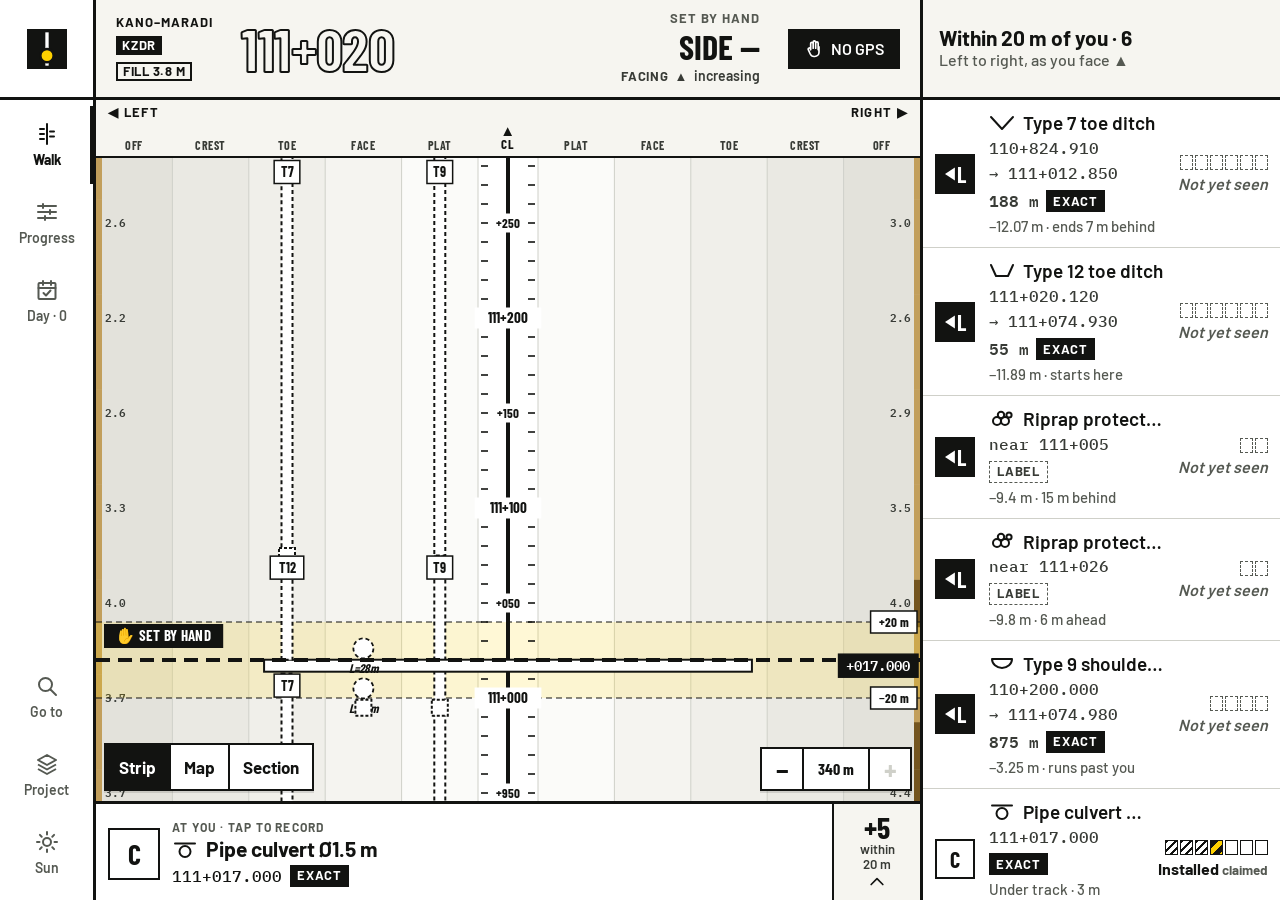
==== commit 2403931a: "Connectors from the drainage plans (Phase 6), and a plan view to scale (Phase 7) Phase 6, scripts/dw" ====
--- a/index.html
+++ b/index.html
@@ -12,7 +12,7 @@
   <link rel="icon" href="data:image/svg+xml,<svg xmlns='http://www.w3.org/2000/svg' viewBox='0 0 24 24'><rect width='24' height='24' fill='%23121311'/><rect x='11' y='2' width='2' height='20' fill='%23fff'/><circle cx='12' cy='16' r='4' fill='%23FFD100' stroke='%23121311' stroke-width='1.5'/></svg>">
   <link rel="stylesheet" href="fonts.css">
   <link rel="stylesheet" href="lib/leaflet.css">
-  <link rel="stylesheet" href="ui/app.css?v=20261112_1">
+  <link rel="stylesheet" href="ui/app.css?v=20261113_2">
   <link rel="stylesheet" href="ui/desk.css?v=20260929_2">
   <script>
     // Pick the layout before first paint: phone, desk (rail + docked panel) or wide (strip beside the section).
@@ -78,11 +78,11 @@
   <script src="sync.js?v=20260915_1"></script>
   <script src="lib/leaflet.js"></script>
 
-  <script src="ui/model.js?v=20261113_1"></script>
-  <script src="ui/icons.js?v=20260929_2"></script>
+  <script src="ui/model.js?v=20261113_2"></script>
+  <script src="ui/icons.js?v=20261113_2"></script>
   <script src="ui/strip.js?v=20261113_1"></script>
-  <script src="ui/app.js?v=20261113_1"></script>
-  <script src="ui/screens.js?v=20261113_1"></script>
+  <script src="ui/app.js?v=20261113_2"></script>
+  <script src="ui/screens.js?v=20261113_2"></script>
   <script src="ui/base.js?v=20261112_1"></script>
   <script>window.DA.boot();</script>
 </body>
--- a/ui/app.css
+++ b/ui/app.css
@@ -649,3 +649,24 @@
 .sbars i { display: block; height: 18px; border: 2px solid var(--ink); background: var(--surface); position: relative; }
 .sbars i u { position: absolute; left: 0; top: 0; bottom: 0; background: var(--ink); text-decoration: none; }
 .sbars b { font: 600 15px/1 var(--f-mono); white-space: nowrap; }
+
+/* what a ditch runs into, what runs into a connector */
+.conn { margin: 12px 0 0; border-top: 1px solid var(--rule); }
+.conn-row { display: grid; grid-template-columns: 78px 26px 1fr; grid-template-rows: auto auto; column-gap: 8px; align-items: center; width: 100%; text-align: left; padding: 8px 0; border-bottom: 1px solid var(--rule); background: none; min-height: 48px; }
+.conn-row .lbl-caps { grid-row: 1 / span 2; color: var(--ink-3); }
+.conn-row .ticon { grid-row: 1 / span 2; width: 26px; height: 18px; }
+.conn-row b { font: 700 17px/1.2 var(--f-sans); }
+.conn-row small { grid-column: 3; font: 500 14px/1.3 var(--f-mono); color: var(--ink-3); }
+.conn-row.none { grid-template-columns: 78px 1fr; }
+.conn-row.none small { grid-column: 2; grid-row: 1 / span 2; font-family: var(--f-sans); }
+
+/* plan view */
+.plan-legend { padding: 8px 16px; font: 500 14px/1.6 var(--f-sans); color: var(--ink-2); border-bottom: 1px solid var(--rule); background: var(--surface); }
+.plan-legend span { display: inline-flex; align-items: center; gap: 5px; margin-right: 12px; white-space: nowrap; }
+.plan-legend i { display: inline-block; border: 1.8px solid var(--ink); }
+.plan-legend .pl-sq { width: 9px; height: 9px; }
+.plan-legend .pl-ci { width: 10px; height: 10px; border-radius: 50%; }
+.plan-legend .pl-tr { width: 0; height: 0; border: 0; border-left: 6px solid transparent; border-right: 6px solid transparent; border-bottom: 10px solid var(--ink); }
+.plan-legend .pl-ln { width: 18px; height: 0; border-width: 1.5px 0 0; }
+.plan-scroll { overflow: auto; background: var(--paper); }
+.plan-scroll svg [data-act] { cursor: pointer; }
